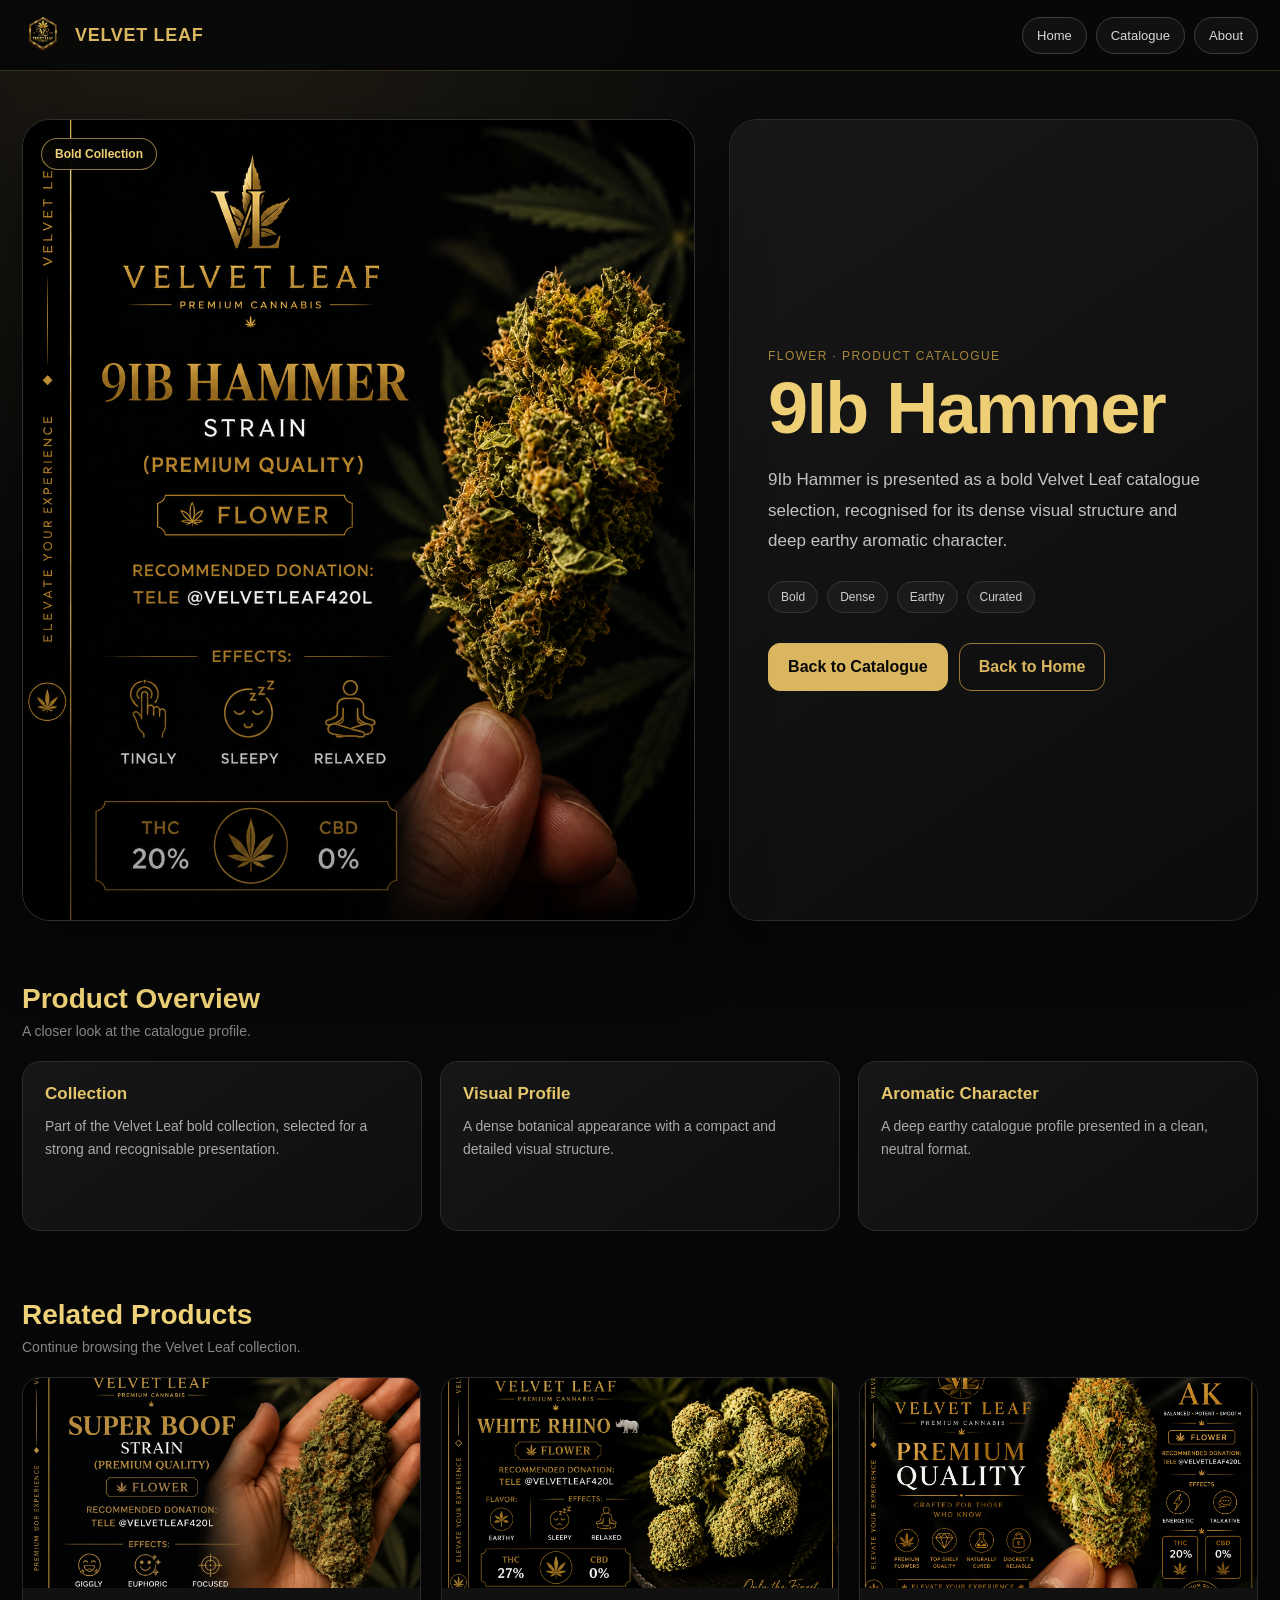
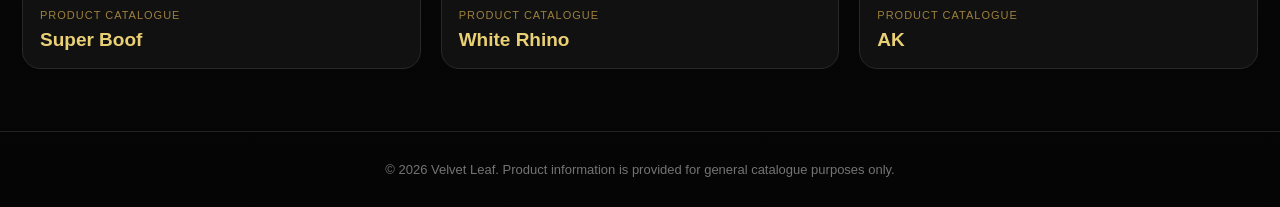
==== 9ib-hammer.html @ 9348ad3f "Add complete Velvet Leaf product pages" ====
<!DOCTYPE html>
<html lang="en">
<head>
<meta charset="UTF-8">
<meta name="viewport" content="width=device-width, initial-scale=1.0">
<title>9Ib Hammer | Velvet Leaf Product Catalogue</title>
<meta name="description" content="Explore 9Ib Hammer in the Velvet Leaf curated product catalogue.">
<meta property="og:title" content="9Ib Hammer | Velvet Leaf">
<meta property="og:description" content="Explore 9Ib Hammer in the Velvet Leaf curated product catalogue.">
<meta property="og:image" content="https://officialvelvetleaf.com/9ib-hammer.jpg">
<meta property="og:url" content="https://officialvelvetleaf.com/9ib-hammer.html">
<meta property="og:type" content="website">
<link rel="icon" type="image/png" href="velvet-logo.png">
<style>
:root{--bg:#070707;--gold:#d9b65f;--gold-dark:#9d7832;--text:#f5f5f5;--muted:#aaa;--border:#2b2b2b}
*{box-sizing:border-box;margin:0;padding:0}html{scroll-behavior:smooth}
body{min-height:100vh;background:radial-gradient(circle at 15% 0%,rgba(217,182,95,.10),transparent 28%),linear-gradient(180deg,#0b0b0b 0%,#070707 62%,#050505 100%);color:var(--text);font-family:Arial,Helvetica,sans-serif}
a{color:inherit;text-decoration:none}
.topbar{position:sticky;top:0;z-index:20;display:flex;align-items:center;justify-content:space-between;gap:16px;padding:14px 22px;background:rgba(7,7,7,.88);border-bottom:1px solid rgba(217,182,95,.22);backdrop-filter:blur(14px)}
.brand{display:flex;align-items:center;gap:11px}.brand img{width:42px;height:42px;object-fit:contain}.brand span{color:var(--gold);font-size:18px;font-weight:700;letter-spacing:.7px}
.top-actions{display:flex;gap:9px;flex-wrap:wrap;justify-content:flex-end}
.small-btn{padding:10px 14px;border-radius:999px;border:1px solid #3d3d3d;background:#111;color:#d7d7d7;font-size:13px;transition:.2s}.small-btn:hover{border-color:var(--gold-dark);color:var(--gold)}
.hero{width:min(1280px,100%);margin:0 auto;padding:48px 22px 28px}.hero-grid{display:grid;grid-template-columns:minmax(0,1.12fr) minmax(360px,.88fr);gap:34px;align-items:stretch}
.image-panel{position:relative;min-height:590px;overflow:hidden;border-radius:28px;border:1px solid #303030;background:#101010;box-shadow:0 25px 70px rgba(0,0,0,.48)}
.image-panel img{width:100%;height:100%;min-height:590px;object-fit:cover;display:block}.image-panel:after{content:"";position:absolute;inset:0;background:linear-gradient(180deg,transparent 55%,rgba(0,0,0,.40));pointer-events:none}
.badge{position:absolute;top:18px;left:18px;z-index:2;padding:8px 13px;border-radius:999px;background:rgba(5,5,5,.82);border:1px solid rgba(217,182,95,.65);color:#efd278;font-size:12px;font-weight:700;backdrop-filter:blur(8px)}
.copy-panel{display:flex;flex-direction:column;justify-content:center;padding:38px;border-radius:28px;border:1px solid #2b2b2b;background:linear-gradient(145deg,rgba(24,24,24,.95),rgba(12,12,12,.97));box-shadow:0 22px 60px rgba(0,0,0,.38)}
.eyebrow{color:#a8873e;text-transform:uppercase;letter-spacing:1.4px;font-size:12px;margin-bottom:10px}
h1{color:#efcf75;font-size:clamp(42px,7vw,72px);line-height:.98;letter-spacing:-1.5px}.lead{margin-top:22px;color:#c2c2c2;font-size:17px;line-height:1.8}
.tags{display:flex;flex-wrap:wrap;gap:9px;margin-top:24px}.tag{padding:8px 12px;border-radius:999px;border:1px solid #353535;background:#1a1a1a;color:#cfcfcf;font-size:12px}
.main-actions{display:flex;gap:11px;flex-wrap:wrap;margin-top:30px}.primary-btn,.secondary-btn{display:inline-flex;align-items:center;justify-content:center;min-height:48px;padding:13px 19px;border-radius:12px;font-weight:700;transition:.2s}
.primary-btn{background:var(--gold);color:#080808;border:1px solid var(--gold)}.primary-btn:hover{background:#efd278}.secondary-btn{color:var(--gold);border:1px solid var(--gold-dark);background:transparent}.secondary-btn:hover{background:rgba(217,182,95,.08)}
.section{width:min(1280px,100%);margin:0 auto;padding:34px 22px}.section-title{color:#efd278;font-size:28px;margin-bottom:8px}.section-subtitle{color:#858585;font-size:14px;margin-bottom:22px}
.info-grid{display:grid;grid-template-columns:repeat(3,minmax(0,1fr));gap:18px}.info-card{min-height:170px;padding:22px;border-radius:18px;border:1px solid var(--border);background:linear-gradient(145deg,#161616,#0e0e0e)}
.info-card h3{color:#e4c56c;font-size:17px;margin-bottom:11px}.info-card p{color:#aaa;line-height:1.7;font-size:14px}
.related-grid{display:grid;grid-template-columns:repeat(3,minmax(0,1fr));gap:20px}.related{overflow:hidden;border-radius:18px;border:1px solid #292929;background:#111;transition:.22s}.related:hover{transform:translateY(-4px);border-color:#8f6e2f}
.related img{width:100%;height:210px;object-fit:cover;display:block}.related-copy{padding:17px}.related-copy span{color:#9e803d;font-size:11px;text-transform:uppercase;letter-spacing:1px}.related-copy h3{margin-top:6px;color:#ead074;font-size:19px}
footer{margin-top:28px;padding:30px 20px;text-align:center;border-top:1px solid #222;color:#747474;font-size:13px}
@media(max-width:960px){.hero-grid{grid-template-columns:1fr}.image-panel,.image-panel img{min-height:480px}.copy-panel{padding:30px}.info-grid,.related-grid{grid-template-columns:repeat(2,minmax(0,1fr))}}
@media(max-width:620px){.topbar{align-items:flex-start;padding:12px 14px}.brand span{display:none}.small-btn{padding:9px 11px;font-size:12px}.hero{padding:26px 14px 20px}.hero-grid{gap:18px}.image-panel,.image-panel img{min-height:345px}.copy-panel{padding:24px 19px}.lead{font-size:15px}.main-actions{flex-direction:column}.primary-btn,.secondary-btn{width:100%}.section{padding:28px 14px}.info-grid,.related-grid{grid-template-columns:1fr}.related img{height:230px}}
</style>
</head>
<body>
<nav class="topbar">
<a class="brand" href="/"><img src="velvet-logo.png" alt="Velvet Leaf"><span>VELVET LEAF</span></a>
<div class="top-actions"><a class="small-btn" href="/">Home</a><a class="small-btn" href="/products">Catalogue</a><a class="small-btn" href="/about.html">About</a></div>
</nav>
<main>
<section class="hero"><div class="hero-grid">
<div class="image-panel"><img src="9ib-hammer.jpg" alt="9Ib Hammer"><span class="badge">Bold Collection</span></div>
<div class="copy-panel"><div class="eyebrow">Flower · Product Catalogue</div><h1>9Ib Hammer</h1>
<p class="lead">9Ib Hammer is presented as a bold Velvet Leaf catalogue selection, recognised for its dense visual structure and deep earthy aromatic character.</p>
<div class="tags"><span class="tag">Bold</span><span class="tag">Dense</span><span class="tag">Earthy</span><span class="tag">Curated</span></div>
<div class="main-actions"><a class="primary-btn" href="/products">Back to Catalogue</a><a class="secondary-btn" href="/">Back to Home</a></div>
</div></div></section>
<section class="section"><h2 class="section-title">Product Overview</h2><p class="section-subtitle">A closer look at the catalogue profile.</p><div class="info-grid"><article class="info-card"><h3>Collection</h3><p>Part of the Velvet Leaf bold collection, selected for a strong and recognisable presentation.</p></article><article class="info-card"><h3>Visual Profile</h3><p>A dense botanical appearance with a compact and detailed visual structure.</p></article><article class="info-card"><h3>Aromatic Character</h3><p>A deep earthy catalogue profile presented in a clean, neutral format.</p></article></div></section>
<section class="section"><h2 class="section-title">Related Products</h2><p class="section-subtitle">Continue browsing the Velvet Leaf collection.</p><div class="related-grid"><a class="related" href="/super-boof.html">
<img src="super-boof.jpg" alt="Super Boof">
<div class="related-copy"><span>Product Catalogue</span><h3>Super Boof</h3></div>
</a><a class="related" href="/white-rhino.html">
<img src="white-rhino.jpg" alt="White Rhino">
<div class="related-copy"><span>Product Catalogue</span><h3>White Rhino</h3></div>
</a><a class="related" href="/ak.html">
<img src="ak.jpg" alt="AK">
<div class="related-copy"><span>Product Catalogue</span><h3>AK</h3></div>
</a></div></section>
</main>
<footer>© 2026 Velvet Leaf. Product information is provided for general catalogue purposes only.</footer>
</body>
</html>
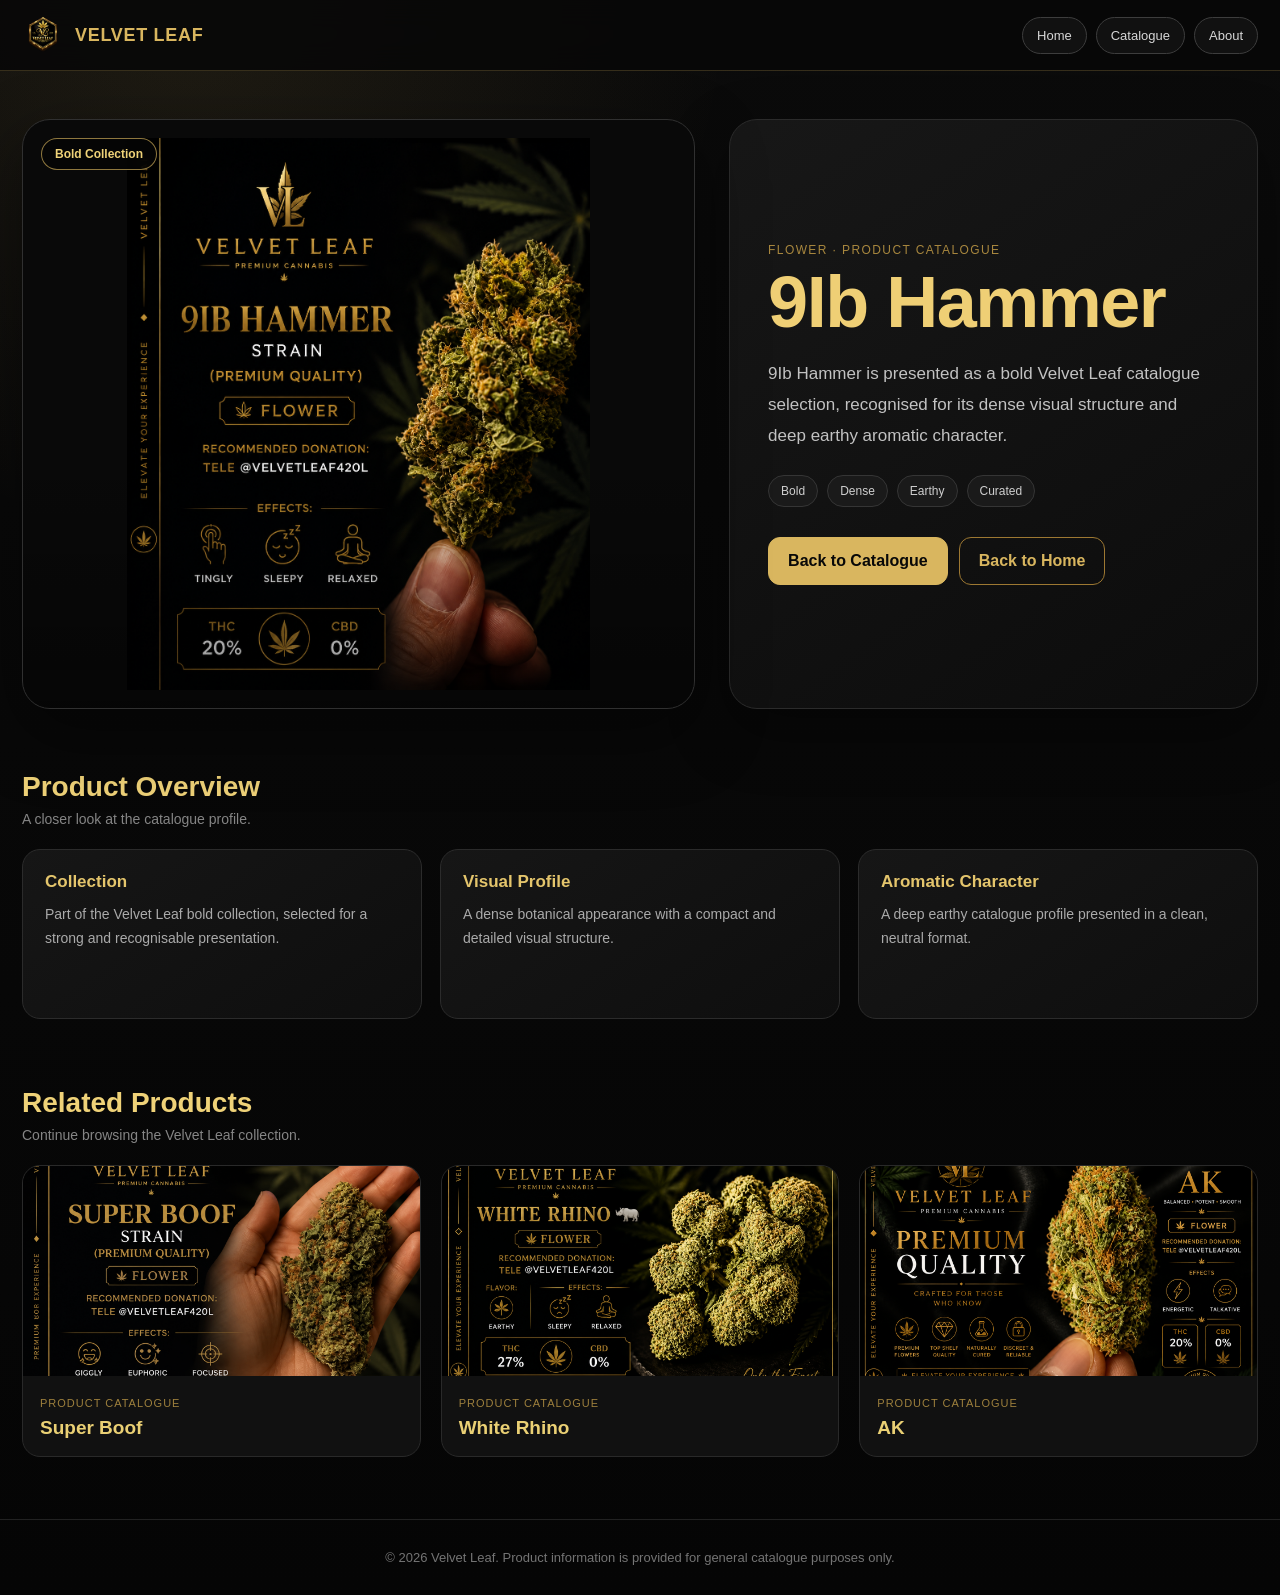
==== commit 5ff53caa: "Fix product image sizing" ====
--- a/9ib-hammer.html
+++ b/9ib-hammer.html
@@ -21,8 +21,8 @@
 .top-actions{display:flex;gap:9px;flex-wrap:wrap;justify-content:flex-end}
 .small-btn{padding:10px 14px;border-radius:999px;border:1px solid #3d3d3d;background:#111;color:#d7d7d7;font-size:13px;transition:.2s}.small-btn:hover{border-color:var(--gold-dark);color:var(--gold)}
 .hero{width:min(1280px,100%);margin:0 auto;padding:48px 22px 28px}.hero-grid{display:grid;grid-template-columns:minmax(0,1.12fr) minmax(360px,.88fr);gap:34px;align-items:stretch}
-.image-panel{position:relative;min-height:590px;overflow:hidden;border-radius:28px;border:1px solid #303030;background:#101010;box-shadow:0 25px 70px rgba(0,0,0,.48)}
-.image-panel img{width:100%;height:100%;min-height:590px;object-fit:cover;display:block}.image-panel:after{content:"";position:absolute;inset:0;background:linear-gradient(180deg,transparent 55%,rgba(0,0,0,.40));pointer-events:none}
+.image-panel{position:relative;height:590px;overflow:hidden;border-radius:28px;border:1px solid #303030;background:#090909;box-shadow:0 25px 70px rgba(0,0,0,.48);padding:18px}
+.image-panel img{width:100%;height:100%;object-fit:contain;object-position:center;display:block;border-radius:18px}.image-panel:after{content:"";position:absolute;inset:0;background:linear-gradient(180deg,transparent 55%,rgba(0,0,0,.40));pointer-events:none}
 .badge{position:absolute;top:18px;left:18px;z-index:2;padding:8px 13px;border-radius:999px;background:rgba(5,5,5,.82);border:1px solid rgba(217,182,95,.65);color:#efd278;font-size:12px;font-weight:700;backdrop-filter:blur(8px)}
 .copy-panel{display:flex;flex-direction:column;justify-content:center;padding:38px;border-radius:28px;border:1px solid #2b2b2b;background:linear-gradient(145deg,rgba(24,24,24,.95),rgba(12,12,12,.97));box-shadow:0 22px 60px rgba(0,0,0,.38)}
 .eyebrow{color:#a8873e;text-transform:uppercase;letter-spacing:1.4px;font-size:12px;margin-bottom:10px}
@@ -36,8 +36,8 @@
 .related-grid{display:grid;grid-template-columns:repeat(3,minmax(0,1fr));gap:20px}.related{overflow:hidden;border-radius:18px;border:1px solid #292929;background:#111;transition:.22s}.related:hover{transform:translateY(-4px);border-color:#8f6e2f}
 .related img{width:100%;height:210px;object-fit:cover;display:block}.related-copy{padding:17px}.related-copy span{color:#9e803d;font-size:11px;text-transform:uppercase;letter-spacing:1px}.related-copy h3{margin-top:6px;color:#ead074;font-size:19px}
 footer{margin-top:28px;padding:30px 20px;text-align:center;border-top:1px solid #222;color:#747474;font-size:13px}
-@media(max-width:960px){.hero-grid{grid-template-columns:1fr}.image-panel,.image-panel img{min-height:480px}.copy-panel{padding:30px}.info-grid,.related-grid{grid-template-columns:repeat(2,minmax(0,1fr))}}
-@media(max-width:620px){.topbar{align-items:flex-start;padding:12px 14px}.brand span{display:none}.small-btn{padding:9px 11px;font-size:12px}.hero{padding:26px 14px 20px}.hero-grid{gap:18px}.image-panel,.image-panel img{min-height:345px}.copy-panel{padding:24px 19px}.lead{font-size:15px}.main-actions{flex-direction:column}.primary-btn,.secondary-btn{width:100%}.section{padding:28px 14px}.info-grid,.related-grid{grid-template-columns:1fr}.related img{height:230px}}
+@media(max-width:960px){.hero-grid{grid-template-columns:1fr}.image-panel{height:480px}.image-panel img{height:100%}.copy-panel{padding:30px}.info-grid,.related-grid{grid-template-columns:repeat(2,minmax(0,1fr))}}
+@media(max-width:620px){.topbar{align-items:flex-start;padding:12px 14px}.brand span{display:none}.small-btn{padding:9px 11px;font-size:12px}.hero{padding:26px 14px 20px}.hero-grid{gap:18px}.image-panel{height:345px;padding:12px}.image-panel img{height:100%}.copy-panel{padding:24px 19px}.lead{font-size:15px}.main-actions{flex-direction:column}.primary-btn,.secondary-btn{width:100%}.section{padding:28px 14px}.info-grid,.related-grid{grid-template-columns:1fr}.related img{height:230px}}
 </style>
 </head>
 <body>
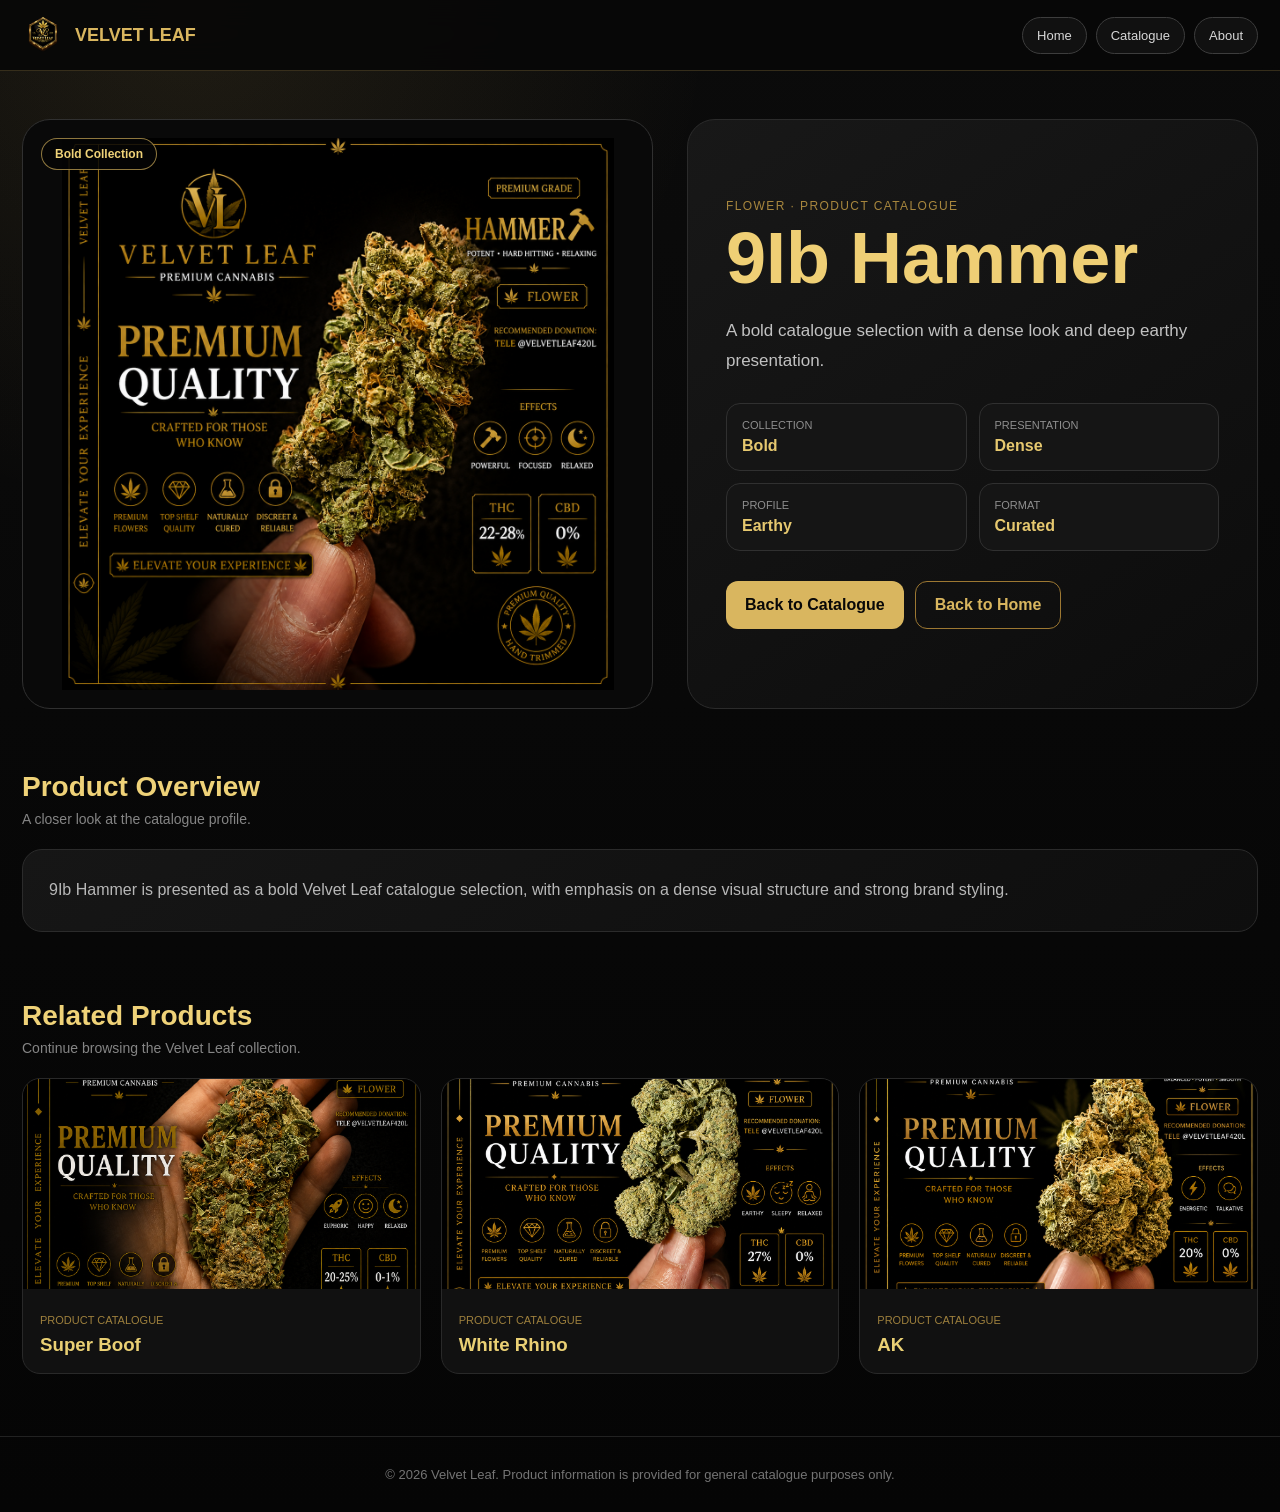
==== commit 5198ec84: "Replace product detail pages" ====
--- a/9ib-hammer.html
+++ b/9ib-hammer.html
@@ -5,39 +5,37 @@
 <meta name="viewport" content="width=device-width, initial-scale=1.0">
 <title>9Ib Hammer | Velvet Leaf Product Catalogue</title>
 <meta name="description" content="Explore 9Ib Hammer in the Velvet Leaf curated product catalogue.">
-<meta property="og:title" content="9Ib Hammer | Velvet Leaf">
-<meta property="og:description" content="Explore 9Ib Hammer in the Velvet Leaf curated product catalogue.">
-<meta property="og:image" content="https://officialvelvetleaf.com/9ib-hammer.jpg">
-<meta property="og:url" content="https://officialvelvetleaf.com/9ib-hammer.html">
-<meta property="og:type" content="website">
 <link rel="icon" type="image/png" href="velvet-logo.png">
 <style>
-:root{--bg:#070707;--gold:#d9b65f;--gold-dark:#9d7832;--text:#f5f5f5;--muted:#aaa;--border:#2b2b2b}
-*{box-sizing:border-box;margin:0;padding:0}html{scroll-behavior:smooth}
+:root{--gold:#d9b65f;--gold-dark:#9d7832;--text:#f5f5f5;--border:#2b2b2b}
+*{box-sizing:border-box;margin:0;padding:0}
+html{scroll-behavior:smooth}
 body{min-height:100vh;background:radial-gradient(circle at 15% 0%,rgba(217,182,95,.10),transparent 28%),linear-gradient(180deg,#0b0b0b 0%,#070707 62%,#050505 100%);color:var(--text);font-family:Arial,Helvetica,sans-serif}
 a{color:inherit;text-decoration:none}
-.topbar{position:sticky;top:0;z-index:20;display:flex;align-items:center;justify-content:space-between;gap:16px;padding:14px 22px;background:rgba(7,7,7,.88);border-bottom:1px solid rgba(217,182,95,.22);backdrop-filter:blur(14px)}
-.brand{display:flex;align-items:center;gap:11px}.brand img{width:42px;height:42px;object-fit:contain}.brand span{color:var(--gold);font-size:18px;font-weight:700;letter-spacing:.7px}
-.top-actions{display:flex;gap:9px;flex-wrap:wrap;justify-content:flex-end}
-.small-btn{padding:10px 14px;border-radius:999px;border:1px solid #3d3d3d;background:#111;color:#d7d7d7;font-size:13px;transition:.2s}.small-btn:hover{border-color:var(--gold-dark);color:var(--gold)}
-.hero{width:min(1280px,100%);margin:0 auto;padding:48px 22px 28px}.hero-grid{display:grid;grid-template-columns:minmax(0,1.12fr) minmax(360px,.88fr);gap:34px;align-items:stretch}
-.image-panel{position:relative;height:590px;overflow:hidden;border-radius:28px;border:1px solid #303030;background:#090909;box-shadow:0 25px 70px rgba(0,0,0,.48);padding:18px}
-.image-panel img{width:100%;height:100%;object-fit:contain;object-position:center;display:block;border-radius:18px}.image-panel:after{content:"";position:absolute;inset:0;background:linear-gradient(180deg,transparent 55%,rgba(0,0,0,.40));pointer-events:none}
-.badge{position:absolute;top:18px;left:18px;z-index:2;padding:8px 13px;border-radius:999px;background:rgba(5,5,5,.82);border:1px solid rgba(217,182,95,.65);color:#efd278;font-size:12px;font-weight:700;backdrop-filter:blur(8px)}
-.copy-panel{display:flex;flex-direction:column;justify-content:center;padding:38px;border-radius:28px;border:1px solid #2b2b2b;background:linear-gradient(145deg,rgba(24,24,24,.95),rgba(12,12,12,.97));box-shadow:0 22px 60px rgba(0,0,0,.38)}
+.topbar{position:sticky;top:0;z-index:20;display:flex;align-items:center;justify-content:space-between;gap:16px;padding:14px 22px;background:rgba(7,7,7,.9);border-bottom:1px solid rgba(217,182,95,.22);backdrop-filter:blur(14px)}
+.brand{display:flex;align-items:center;gap:11px}.brand img{width:42px;height:42px;object-fit:contain}.brand span{color:var(--gold);font-size:18px;font-weight:700}
+.top-actions{display:flex;gap:9px;flex-wrap:wrap}.small-btn{padding:10px 14px;border-radius:999px;border:1px solid #3d3d3d;background:#111;color:#d7d7d7;font-size:13px}
+.hero{width:min(1280px,100%);margin:auto;padding:48px 22px 28px}.hero-grid{display:grid;grid-template-columns:minmax(0,1.05fr) minmax(360px,.95fr);gap:34px}
+.image-panel{position:relative;height:590px;overflow:hidden;border-radius:28px;border:1px solid #303030;background:#090909;padding:18px}
+.image-panel img{width:100%;height:100%;object-fit:contain;display:block;border-radius:18px}
+.badge{position:absolute;top:18px;left:18px;padding:8px 13px;border-radius:999px;background:rgba(5,5,5,.84);border:1px solid rgba(217,182,95,.65);color:#efd278;font-size:12px;font-weight:700}
+.copy-panel{display:flex;flex-direction:column;justify-content:center;padding:38px;border-radius:28px;border:1px solid #2b2b2b;background:linear-gradient(145deg,#181818,#0c0c0c)}
 .eyebrow{color:#a8873e;text-transform:uppercase;letter-spacing:1.4px;font-size:12px;margin-bottom:10px}
-h1{color:#efcf75;font-size:clamp(42px,7vw,72px);line-height:.98;letter-spacing:-1.5px}.lead{margin-top:22px;color:#c2c2c2;font-size:17px;line-height:1.8}
-.tags{display:flex;flex-wrap:wrap;gap:9px;margin-top:24px}.tag{padding:8px 12px;border-radius:999px;border:1px solid #353535;background:#1a1a1a;color:#cfcfcf;font-size:12px}
-.main-actions{display:flex;gap:11px;flex-wrap:wrap;margin-top:30px}.primary-btn,.secondary-btn{display:inline-flex;align-items:center;justify-content:center;min-height:48px;padding:13px 19px;border-radius:12px;font-weight:700;transition:.2s}
-.primary-btn{background:var(--gold);color:#080808;border:1px solid var(--gold)}.primary-btn:hover{background:#efd278}.secondary-btn{color:var(--gold);border:1px solid var(--gold-dark);background:transparent}.secondary-btn:hover{background:rgba(217,182,95,.08)}
-.section{width:min(1280px,100%);margin:0 auto;padding:34px 22px}.section-title{color:#efd278;font-size:28px;margin-bottom:8px}.section-subtitle{color:#858585;font-size:14px;margin-bottom:22px}
-.info-grid{display:grid;grid-template-columns:repeat(3,minmax(0,1fr));gap:18px}.info-card{min-height:170px;padding:22px;border-radius:18px;border:1px solid var(--border);background:linear-gradient(145deg,#161616,#0e0e0e)}
-.info-card h3{color:#e4c56c;font-size:17px;margin-bottom:11px}.info-card p{color:#aaa;line-height:1.7;font-size:14px}
-.related-grid{display:grid;grid-template-columns:repeat(3,minmax(0,1fr));gap:20px}.related{overflow:hidden;border-radius:18px;border:1px solid #292929;background:#111;transition:.22s}.related:hover{transform:translateY(-4px);border-color:#8f6e2f}
-.related img{width:100%;height:210px;object-fit:cover;display:block}.related-copy{padding:17px}.related-copy span{color:#9e803d;font-size:11px;text-transform:uppercase;letter-spacing:1px}.related-copy h3{margin-top:6px;color:#ead074;font-size:19px}
-footer{margin-top:28px;padding:30px 20px;text-align:center;border-top:1px solid #222;color:#747474;font-size:13px}
-@media(max-width:960px){.hero-grid{grid-template-columns:1fr}.image-panel{height:480px}.image-panel img{height:100%}.copy-panel{padding:30px}.info-grid,.related-grid{grid-template-columns:repeat(2,minmax(0,1fr))}}
-@media(max-width:620px){.topbar{align-items:flex-start;padding:12px 14px}.brand span{display:none}.small-btn{padding:9px 11px;font-size:12px}.hero{padding:26px 14px 20px}.hero-grid{gap:18px}.image-panel{height:345px;padding:12px}.image-panel img{height:100%}.copy-panel{padding:24px 19px}.lead{font-size:15px}.main-actions{flex-direction:column}.primary-btn,.secondary-btn{width:100%}.section{padding:28px 14px}.info-grid,.related-grid{grid-template-columns:1fr}.related img{height:230px}}
+h1{color:#efcf75;font-size:clamp(42px,7vw,72px);line-height:.98}
+.lead{margin-top:22px;color:#c2c2c2;font-size:17px;line-height:1.8}
+.detail-grid{display:grid;grid-template-columns:repeat(2,minmax(0,1fr));gap:12px;margin-top:26px}
+.detail{padding:15px;border-radius:14px;border:1px solid #303030;background:#151515}.detail span{display:block;color:#8f8f8f;font-size:11px;text-transform:uppercase}.detail strong{display:block;margin-top:6px;color:#e6c86f}
+.main-actions{display:flex;gap:11px;flex-wrap:wrap;margin-top:30px}
+.primary-btn,.secondary-btn{display:inline-flex;align-items:center;justify-content:center;min-height:48px;padding:13px 19px;border-radius:12px;font-weight:700}
+.primary-btn{background:var(--gold);color:#080808}.secondary-btn{color:var(--gold);border:1px solid var(--gold-dark)}
+.section{width:min(1280px,100%);margin:auto;padding:34px 22px}.section-title{color:#efd278;font-size:28px}.section-subtitle{color:#858585;font-size:14px;margin:8px 0 22px}
+.description-card{padding:26px;border-radius:20px;border:1px solid var(--border);background:linear-gradient(145deg,#161616,#0e0e0e)}.description-card p{color:#b8b8b8;line-height:1.8}
+.related-grid{display:grid;grid-template-columns:repeat(3,minmax(0,1fr));gap:20px}
+.related{overflow:hidden;border-radius:18px;border:1px solid #292929;background:#111}.related img{width:100%;height:210px;object-fit:cover}.related-copy{padding:17px}.related-copy span{color:#9e803d;font-size:11px;text-transform:uppercase}.related-copy h3{margin-top:6px;color:#ead074}
+footer{margin-top:28px;padding:30px;text-align:center;border-top:1px solid #222;color:#747474;font-size:13px}
+@media(max-width:960px){.hero-grid{grid-template-columns:1fr}.image-panel{height:480px}.related-grid{grid-template-columns:repeat(2,1fr)}}
+@media(max-width:620px){.topbar{padding:12px 14px}.brand span{display:none}.hero{padding:26px 14px 20px}.image-panel{height:345px;padding:12px}.copy-panel{padding:24px 19px}.detail-grid{grid-template-columns:1fr 1fr}.main-actions{flex-direction:column}.primary-btn,.secondary-btn{width:100%}.section{padding:28px 14px}.related-grid{grid-template-columns:1fr}.related img{height:230px}}
+@media(max-width:390px){.detail-grid{grid-template-columns:1fr}}
 </style>
 </head>
 <body>
@@ -48,22 +46,15 @@
 <main>
 <section class="hero"><div class="hero-grid">
 <div class="image-panel"><img src="9ib-hammer.jpg" alt="9Ib Hammer"><span class="badge">Bold Collection</span></div>
-<div class="copy-panel"><div class="eyebrow">Flower · Product Catalogue</div><h1>9Ib Hammer</h1>
-<p class="lead">9Ib Hammer is presented as a bold Velvet Leaf catalogue selection, recognised for its dense visual structure and deep earthy aromatic character.</p>
-<div class="tags"><span class="tag">Bold</span><span class="tag">Dense</span><span class="tag">Earthy</span><span class="tag">Curated</span></div>
+<div class="copy-panel">
+<div class="eyebrow">Flower · Product Catalogue</div>
+<h1>9Ib Hammer</h1>
+<p class="lead">A bold catalogue selection with a dense look and deep earthy presentation.</p>
+<div class="detail-grid"><div class="detail"><span>Collection</span><strong>Bold</strong></div><div class="detail"><span>Presentation</span><strong>Dense</strong></div><div class="detail"><span>Profile</span><strong>Earthy</strong></div><div class="detail"><span>Format</span><strong>Curated</strong></div></div>
 <div class="main-actions"><a class="primary-btn" href="/products">Back to Catalogue</a><a class="secondary-btn" href="/">Back to Home</a></div>
 </div></div></section>
-<section class="section"><h2 class="section-title">Product Overview</h2><p class="section-subtitle">A closer look at the catalogue profile.</p><div class="info-grid"><article class="info-card"><h3>Collection</h3><p>Part of the Velvet Leaf bold collection, selected for a strong and recognisable presentation.</p></article><article class="info-card"><h3>Visual Profile</h3><p>A dense botanical appearance with a compact and detailed visual structure.</p></article><article class="info-card"><h3>Aromatic Character</h3><p>A deep earthy catalogue profile presented in a clean, neutral format.</p></article></div></section>
-<section class="section"><h2 class="section-title">Related Products</h2><p class="section-subtitle">Continue browsing the Velvet Leaf collection.</p><div class="related-grid"><a class="related" href="/super-boof.html">
-<img src="super-boof.jpg" alt="Super Boof">
-<div class="related-copy"><span>Product Catalogue</span><h3>Super Boof</h3></div>
-</a><a class="related" href="/white-rhino.html">
-<img src="white-rhino.jpg" alt="White Rhino">
-<div class="related-copy"><span>Product Catalogue</span><h3>White Rhino</h3></div>
-</a><a class="related" href="/ak.html">
-<img src="ak.jpg" alt="AK">
-<div class="related-copy"><span>Product Catalogue</span><h3>AK</h3></div>
-</a></div></section>
+<section class="section"><h2 class="section-title">Product Overview</h2><p class="section-subtitle">A closer look at the catalogue profile.</p><div class="description-card"><p>9Ib Hammer is presented as a bold Velvet Leaf catalogue selection, with emphasis on a dense visual structure and strong brand styling.</p></div></section>
+<section class="section"><h2 class="section-title">Related Products</h2><p class="section-subtitle">Continue browsing the Velvet Leaf collection.</p><div class="related-grid"><a class="related" href="/super-boof.html"><img src="super-boof.jpg" alt="Super Boof"><div class="related-copy"><span>Product Catalogue</span><h3>Super Boof</h3></div></a><a class="related" href="/white-rhino.html"><img src="white-rhino.jpg" alt="White Rhino"><div class="related-copy"><span>Product Catalogue</span><h3>White Rhino</h3></div></a><a class="related" href="/ak.html"><img src="ak.jpg" alt="AK"><div class="related-copy"><span>Product Catalogue</span><h3>AK</h3></div></a></div></section>
 </main>
 <footer>© 2026 Velvet Leaf. Product information is provided for general catalogue purposes only.</footer>
 </body>
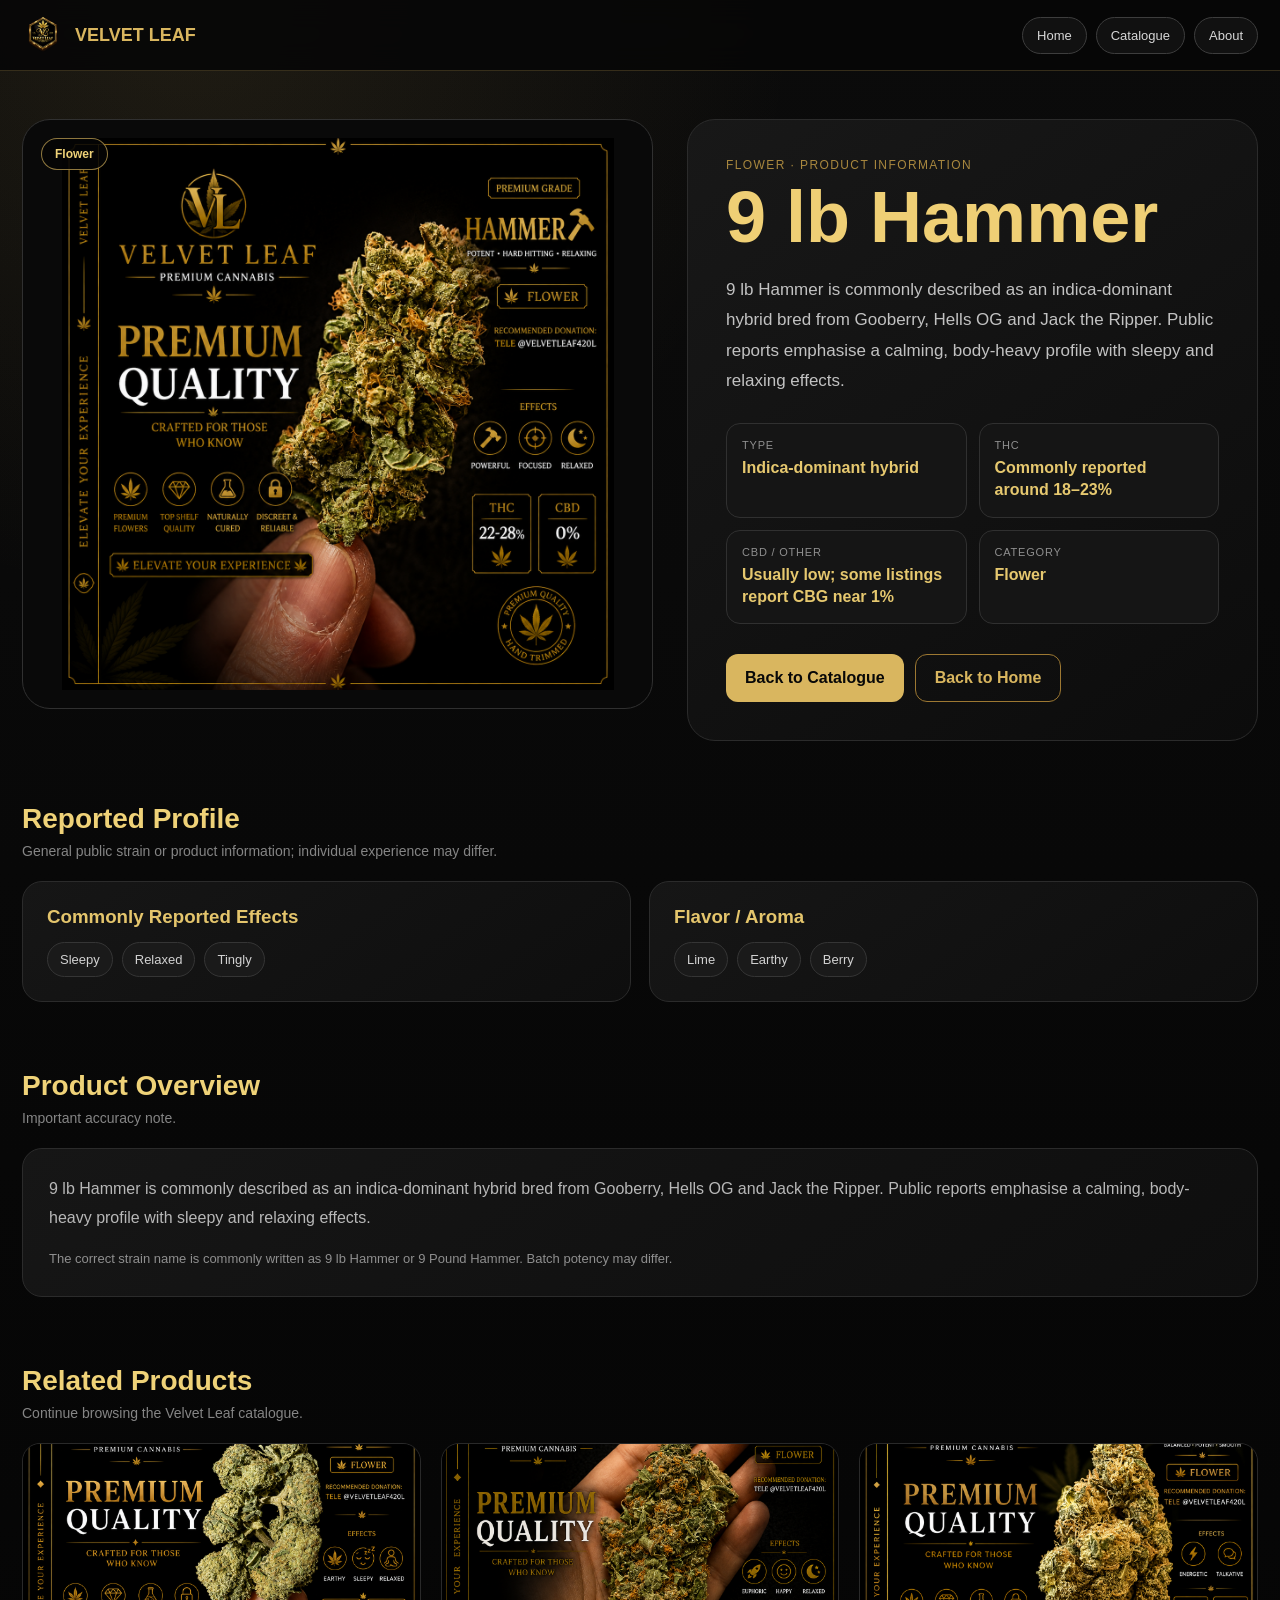
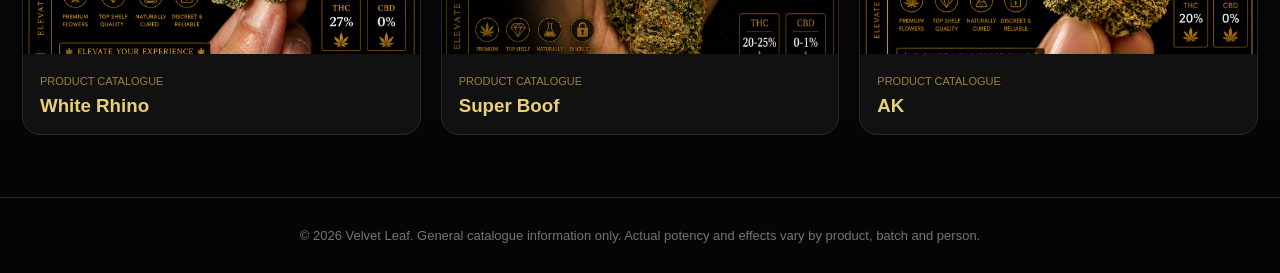
==== commit a2318d29: "Add verified product details" ====
--- a/9ib-hammer.html
+++ b/9ib-hammer.html
@@ -3,39 +3,45 @@
 <head>
 <meta charset="UTF-8">
 <meta name="viewport" content="width=device-width, initial-scale=1.0">
-<title>9Ib Hammer | Velvet Leaf Product Catalogue</title>
-<meta name="description" content="Explore 9Ib Hammer in the Velvet Leaf curated product catalogue.">
+<title>9 lb Hammer | Velvet Leaf Product Catalogue</title>
+<meta name="description" content="Explore 9 lb Hammer in the Velvet Leaf curated product catalogue.">
+<meta property="og:title" content="9 lb Hammer | Velvet Leaf">
+<meta property="og:description" content="Explore 9 lb Hammer in the Velvet Leaf curated product catalogue.">
+<meta property="og:image" content="https://officialvelvetleaf.com/9ib-hammer.jpg">
+<meta property="og:url" content="https://officialvelvetleaf.com/9ib-hammer.html">
+<meta property="og:type" content="website">
 <link rel="icon" type="image/png" href="velvet-logo.png">
 <style>
-:root{--gold:#d9b65f;--gold-dark:#9d7832;--text:#f5f5f5;--border:#2b2b2b}
+:root{--gold:#d9b65f;--gold-dark:#9d7832;--text:#f5f5f5;--muted:#aaa;--border:#2b2b2b}
 *{box-sizing:border-box;margin:0;padding:0}
 html{scroll-behavior:smooth}
 body{min-height:100vh;background:radial-gradient(circle at 15% 0%,rgba(217,182,95,.10),transparent 28%),linear-gradient(180deg,#0b0b0b 0%,#070707 62%,#050505 100%);color:var(--text);font-family:Arial,Helvetica,sans-serif}
 a{color:inherit;text-decoration:none}
-.topbar{position:sticky;top:0;z-index:20;display:flex;align-items:center;justify-content:space-between;gap:16px;padding:14px 22px;background:rgba(7,7,7,.9);border-bottom:1px solid rgba(217,182,95,.22);backdrop-filter:blur(14px)}
+.topbar{position:sticky;top:0;z-index:20;display:flex;align-items:center;justify-content:space-between;gap:16px;padding:14px 22px;background:rgba(7,7,7,.92);border-bottom:1px solid rgba(217,182,95,.22);backdrop-filter:blur(14px)}
 .brand{display:flex;align-items:center;gap:11px}.brand img{width:42px;height:42px;object-fit:contain}.brand span{color:var(--gold);font-size:18px;font-weight:700}
 .top-actions{display:flex;gap:9px;flex-wrap:wrap}.small-btn{padding:10px 14px;border-radius:999px;border:1px solid #3d3d3d;background:#111;color:#d7d7d7;font-size:13px}
-.hero{width:min(1280px,100%);margin:auto;padding:48px 22px 28px}.hero-grid{display:grid;grid-template-columns:minmax(0,1.05fr) minmax(360px,.95fr);gap:34px}
+.hero{width:min(1280px,100%);margin:auto;padding:48px 22px 28px}
+.hero-grid{display:grid;grid-template-columns:minmax(0,1.05fr) minmax(360px,.95fr);gap:34px}
 .image-panel{position:relative;height:590px;overflow:hidden;border-radius:28px;border:1px solid #303030;background:#090909;padding:18px}
 .image-panel img{width:100%;height:100%;object-fit:contain;display:block;border-radius:18px}
-.badge{position:absolute;top:18px;left:18px;padding:8px 13px;border-radius:999px;background:rgba(5,5,5,.84);border:1px solid rgba(217,182,95,.65);color:#efd278;font-size:12px;font-weight:700}
+.badge{position:absolute;top:18px;left:18px;padding:8px 13px;border-radius:999px;background:rgba(5,5,5,.86);border:1px solid rgba(217,182,95,.65);color:#efd278;font-size:12px;font-weight:700}
 .copy-panel{display:flex;flex-direction:column;justify-content:center;padding:38px;border-radius:28px;border:1px solid #2b2b2b;background:linear-gradient(145deg,#181818,#0c0c0c)}
 .eyebrow{color:#a8873e;text-transform:uppercase;letter-spacing:1.4px;font-size:12px;margin-bottom:10px}
 h1{color:#efcf75;font-size:clamp(42px,7vw,72px);line-height:.98}
 .lead{margin-top:22px;color:#c2c2c2;font-size:17px;line-height:1.8}
-.detail-grid{display:grid;grid-template-columns:repeat(2,minmax(0,1fr));gap:12px;margin-top:26px}
-.detail{padding:15px;border-radius:14px;border:1px solid #303030;background:#151515}.detail span{display:block;color:#8f8f8f;font-size:11px;text-transform:uppercase}.detail strong{display:block;margin-top:6px;color:#e6c86f}
+.facts{display:grid;grid-template-columns:repeat(2,minmax(0,1fr));gap:12px;margin-top:26px}
+.fact{padding:15px;border-radius:14px;border:1px solid #303030;background:#151515}.fact span{display:block;color:#8f8f8f;font-size:11px;text-transform:uppercase;letter-spacing:.8px}.fact strong{display:block;margin-top:6px;color:#e6c86f;line-height:1.4}
 .main-actions{display:flex;gap:11px;flex-wrap:wrap;margin-top:30px}
 .primary-btn,.secondary-btn{display:inline-flex;align-items:center;justify-content:center;min-height:48px;padding:13px 19px;border-radius:12px;font-weight:700}
 .primary-btn{background:var(--gold);color:#080808}.secondary-btn{color:var(--gold);border:1px solid var(--gold-dark)}
 .section{width:min(1280px,100%);margin:auto;padding:34px 22px}.section-title{color:#efd278;font-size:28px}.section-subtitle{color:#858585;font-size:14px;margin:8px 0 22px}
-.description-card{padding:26px;border-radius:20px;border:1px solid var(--border);background:linear-gradient(145deg,#161616,#0e0e0e)}.description-card p{color:#b8b8b8;line-height:1.8}
-.related-grid{display:grid;grid-template-columns:repeat(3,minmax(0,1fr));gap:20px}
-.related{overflow:hidden;border-radius:18px;border:1px solid #292929;background:#111}.related img{width:100%;height:210px;object-fit:cover}.related-copy{padding:17px}.related-copy span{color:#9e803d;font-size:11px;text-transform:uppercase}.related-copy h3{margin-top:6px;color:#ead074}
+.profile-grid{display:grid;grid-template-columns:repeat(2,minmax(0,1fr));gap:18px}.profile-card{padding:24px;border-radius:20px;border:1px solid var(--border);background:linear-gradient(145deg,#161616,#0e0e0e)}
+.profile-card h3{color:#e4c56c;margin-bottom:14px}.chips{display:flex;flex-wrap:wrap;gap:9px}.chip{padding:9px 12px;border-radius:999px;border:1px solid #353535;background:#1a1a1a;color:#d2d2d2;font-size:13px}
+.description-card{padding:26px;border-radius:20px;border:1px solid var(--border);background:linear-gradient(145deg,#161616,#0e0e0e)}.description-card p{color:#b8b8b8;line-height:1.8}.data-note{margin-top:16px;color:#8f8f8f;font-size:13px;line-height:1.6}
+.related-grid{display:grid;grid-template-columns:repeat(3,minmax(0,1fr));gap:20px}.related{overflow:hidden;border-radius:18px;border:1px solid #292929;background:#111}.related img{width:100%;height:210px;object-fit:cover;display:block}.related-copy{padding:17px}.related-copy span{color:#9e803d;font-size:11px;text-transform:uppercase}.related-copy h3{margin-top:6px;color:#ead074}
 footer{margin-top:28px;padding:30px;text-align:center;border-top:1px solid #222;color:#747474;font-size:13px}
 @media(max-width:960px){.hero-grid{grid-template-columns:1fr}.image-panel{height:480px}.related-grid{grid-template-columns:repeat(2,1fr)}}
-@media(max-width:620px){.topbar{padding:12px 14px}.brand span{display:none}.hero{padding:26px 14px 20px}.image-panel{height:345px;padding:12px}.copy-panel{padding:24px 19px}.detail-grid{grid-template-columns:1fr 1fr}.main-actions{flex-direction:column}.primary-btn,.secondary-btn{width:100%}.section{padding:28px 14px}.related-grid{grid-template-columns:1fr}.related img{height:230px}}
-@media(max-width:390px){.detail-grid{grid-template-columns:1fr}}
+@media(max-width:620px){.topbar{padding:12px 14px}.brand span{display:none}.hero{padding:26px 14px 20px}.image-panel{height:345px;padding:12px}.copy-panel{padding:24px 19px}.facts,.profile-grid{grid-template-columns:1fr}.main-actions{flex-direction:column}.primary-btn,.secondary-btn{width:100%}.section{padding:28px 14px}.related-grid{grid-template-columns:1fr}.related img{height:230px}}
 </style>
 </head>
 <body>
@@ -45,17 +51,44 @@
 </nav>
 <main>
 <section class="hero"><div class="hero-grid">
-<div class="image-panel"><img src="9ib-hammer.jpg" alt="9Ib Hammer"><span class="badge">Bold Collection</span></div>
+<div class="image-panel"><img src="9ib-hammer.jpg" alt="9 lb Hammer"><span class="badge">Flower</span></div>
 <div class="copy-panel">
-<div class="eyebrow">Flower · Product Catalogue</div>
-<h1>9Ib Hammer</h1>
-<p class="lead">A bold catalogue selection with a dense look and deep earthy presentation.</p>
-<div class="detail-grid"><div class="detail"><span>Collection</span><strong>Bold</strong></div><div class="detail"><span>Presentation</span><strong>Dense</strong></div><div class="detail"><span>Profile</span><strong>Earthy</strong></div><div class="detail"><span>Format</span><strong>Curated</strong></div></div>
+<div class="eyebrow">Flower · Product Information</div>
+<h1>9 lb Hammer</h1>
+<p class="lead">9 lb Hammer is commonly described as an indica-dominant hybrid bred from Gooberry, Hells OG and Jack the Ripper. Public reports emphasise a calming, body-heavy profile with sleepy and relaxing effects.</p>
+<div class="facts">
+<div class="fact"><span>Type</span><strong>Indica-dominant hybrid</strong></div>
+<div class="fact"><span>THC</span><strong>Commonly reported around 18–23%</strong></div>
+<div class="fact"><span>CBD / Other</span><strong>Usually low; some listings report CBG near 1%</strong></div>
+<div class="fact"><span>Category</span><strong>Flower</strong></div>
+</div>
 <div class="main-actions"><a class="primary-btn" href="/products">Back to Catalogue</a><a class="secondary-btn" href="/">Back to Home</a></div>
 </div></div></section>
-<section class="section"><h2 class="section-title">Product Overview</h2><p class="section-subtitle">A closer look at the catalogue profile.</p><div class="description-card"><p>9Ib Hammer is presented as a bold Velvet Leaf catalogue selection, with emphasis on a dense visual structure and strong brand styling.</p></div></section>
-<section class="section"><h2 class="section-title">Related Products</h2><p class="section-subtitle">Continue browsing the Velvet Leaf collection.</p><div class="related-grid"><a class="related" href="/super-boof.html"><img src="super-boof.jpg" alt="Super Boof"><div class="related-copy"><span>Product Catalogue</span><h3>Super Boof</h3></div></a><a class="related" href="/white-rhino.html"><img src="white-rhino.jpg" alt="White Rhino"><div class="related-copy"><span>Product Catalogue</span><h3>White Rhino</h3></div></a><a class="related" href="/ak.html"><img src="ak.jpg" alt="AK"><div class="related-copy"><span>Product Catalogue</span><h3>AK</h3></div></a></div></section>
+
+<section class="section">
+<h2 class="section-title">Reported Profile</h2>
+<p class="section-subtitle">General public strain or product information; individual experience may differ.</p>
+<div class="profile-grid">
+<div class="profile-card"><h3>Commonly Reported Effects</h3><div class="chips"><span class="chip">Sleepy</span><span class="chip">Relaxed</span><span class="chip">Tingly</span></div></div>
+<div class="profile-card"><h3>Flavor / Aroma</h3><div class="chips"><span class="chip">Lime</span><span class="chip">Earthy</span><span class="chip">Berry</span></div></div>
+</div>
+</section>
+
+<section class="section">
+<h2 class="section-title">Product Overview</h2>
+<p class="section-subtitle">Important accuracy note.</p>
+<div class="description-card">
+<p>9 lb Hammer is commonly described as an indica-dominant hybrid bred from Gooberry, Hells OG and Jack the Ripper. Public reports emphasise a calming, body-heavy profile with sleepy and relaxing effects.</p>
+<div class="data-note">The correct strain name is commonly written as 9 lb Hammer or 9 Pound Hammer. Batch potency may differ.</div>
+</div>
+</section>
+
+<section class="section">
+<h2 class="section-title">Related Products</h2>
+<p class="section-subtitle">Continue browsing the Velvet Leaf catalogue.</p>
+<div class="related-grid"><a class="related" href="/white-rhino.html"><img src="white-rhino.jpg" alt="White Rhino"><div class="related-copy"><span>Product Catalogue</span><h3>White Rhino</h3></div></a><a class="related" href="/super-boof.html"><img src="super-boof.jpg" alt="Super Boof"><div class="related-copy"><span>Product Catalogue</span><h3>Super Boof</h3></div></a><a class="related" href="/ak.html"><img src="ak.jpg" alt="AK"><div class="related-copy"><span>Product Catalogue</span><h3>AK</h3></div></a></div>
+</section>
 </main>
-<footer>© 2026 Velvet Leaf. Product information is provided for general catalogue purposes only.</footer>
+<footer>© 2026 Velvet Leaf. General catalogue information only. Actual potency and effects vary by product, batch and person.</footer>
 </body>
 </html>
